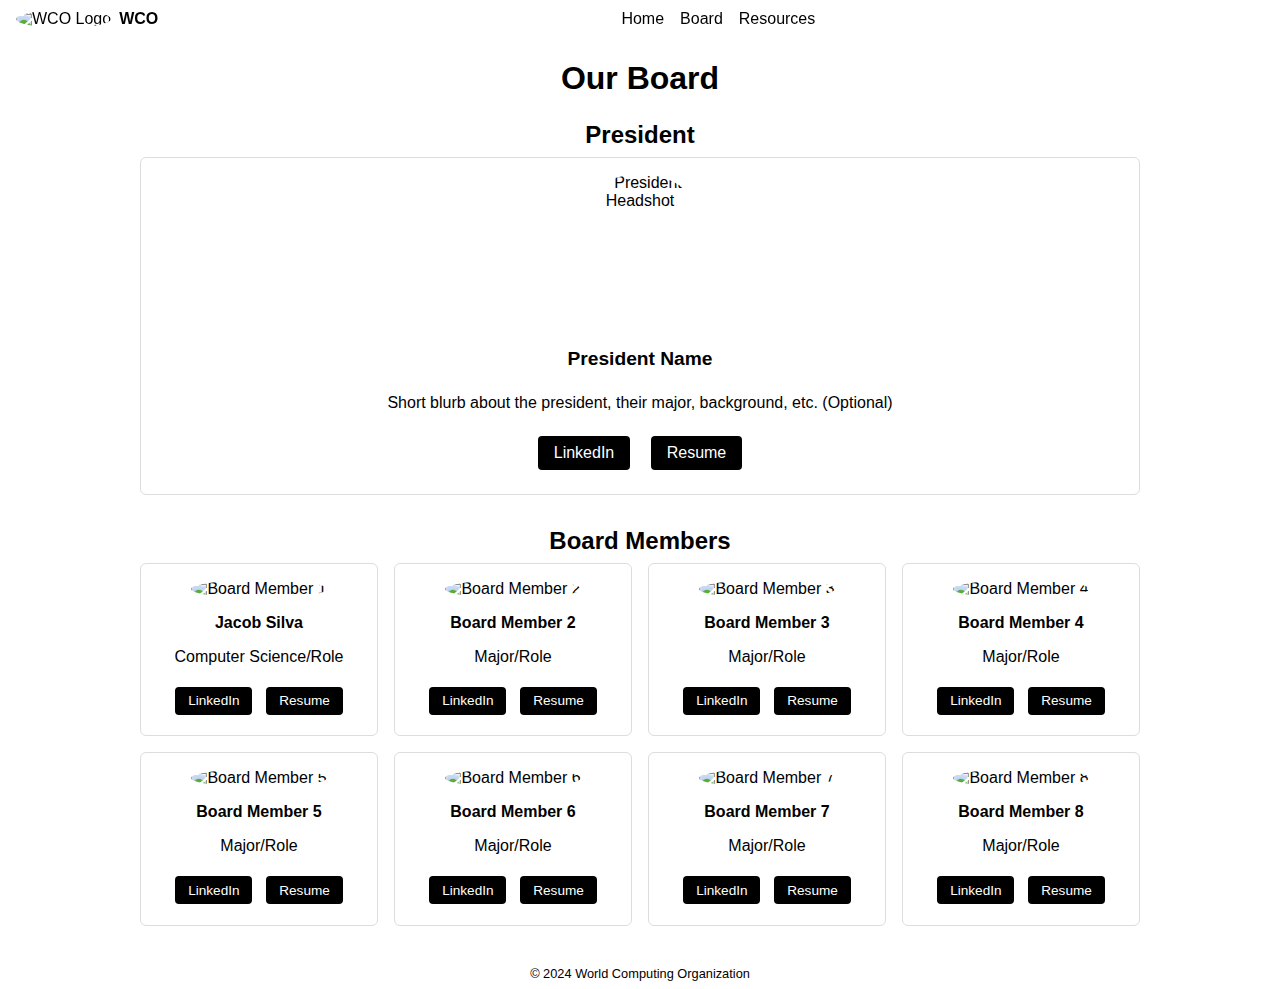
==== board.html @ 55cb388d "Add files via upload" ====
<!DOCTYPE html>
<html lang="en">
<head>
  <meta charset="UTF-8" />
  <meta name="viewport" content="width=device-width, initial-scale=1.0"/>
  <title>WCO | Board</title>

  <style>
    :root {
      --transition-speed: 0.4s;
      --primary-font: -apple-system, BlinkMacSystemFont, "Segoe UI", Roboto, Oxygen, Ubuntu, Cantarell, "Open Sans", "Helvetica Neue", sans-serif;
      --bg-color: #ffffff;
      --text-color: #000000;
      --nav-bg: rgba(255, 255, 255, 0.8);
      --nav-text-color: #000000;
      --accent-color: #000000;
    }
    @media (prefers-color-scheme: dark) {
      :root {
        --bg-color: #000000;
        --text-color: #ffffff;
        --nav-bg: rgba(0, 0, 0, 0.8);
        --nav-text-color: #ffffff;
        --accent-color: #ffffff;
      }
    }

    body {
      margin: 0;
      padding: 0;
      font-family: var(--primary-font);
      background: var(--bg-color);
      color: var(--text-color);
      transition: background var(--transition-speed) ease, color var(--transition-speed) ease;
      margin-top: 60px;
    }

    nav {
      position: fixed;
      top: 0; 
      left: 0;
      width: 100%;
      background: var(--nav-bg);
      backdrop-filter: blur(10px);
      display: flex;
      align-items: center;
      justify-content: space-between;
      padding: 0.5rem 1rem;
      z-index: 9999;
    }
    .logo {
      display: flex;
      align-items: center;
    }
    .logo img {
      width: 40px;
      height: 40px;
      margin-right: 0.5rem;
      border-radius: 50%;
    }
    nav ul {
      list-style: none;
      display: flex;
      gap: 1rem;
      margin: 0;
      padding: 0;
    }
    nav a {
      text-decoration: none;
      color: var(--nav-text-color);
      font-weight: 500;
      transition: color var(--transition-speed) ease;
    }
    nav a:hover {
      color: #0070c9;
    }
    .dark-mode-toggle {
      cursor: pointer;
      font-size: 1.2rem;
      color: var(--nav-text-color);
    }

    h1, h2 {
      text-align: center;
      margin-top: 1rem;
      margin-bottom: 0.5rem;
    }

    .president, .board-members {
      max-width: 1000px;
      margin: 1.5rem auto;
      padding: 0 1rem;
    }

    .president-card {
      display: flex;
      flex-direction: column;
      align-items: center;
      text-align: center;
      border: 1px solid #ddd;
      border-radius: 6px;
      padding: 1rem;
      margin-bottom: 2rem;
    }
    .president-card img {
      width: 150px;
      height: 150px;
      object-fit: cover;
      border-radius: 50%;
      margin-bottom: 1rem;
    }
    .president-card h3 {
      margin: 0.5rem 0;
      font-size: 1.2rem;
    }
    .president-links a {
      display: inline-block;
      padding: 0.5rem 1rem;
      margin: 0.5rem;
      background: var(--accent-color);
      color: var(--bg-color);
      border-radius: 4px;
      text-decoration: none;
      transition: background 0.3s ease;
    }
    .president-links a:hover {
      background: #0070c9;
    }

    .board-grid {
      display: grid;
      grid-template-columns: repeat(auto-fill, minmax(200px, 1fr));
      gap: 1rem;
    }
    .board-member {
      border: 1px solid #ddd;
      border-radius: 6px;
      padding: 1rem;
      text-align: center;
    }
    .board-member img {
      width: 100px;
      height: 100px;
      object-fit: cover;
      border-radius: 50%;
      margin-bottom: 0.5rem;
    }
    .board-member h4 {
      margin: 0.5rem 0;
      font-size: 1rem;
    }
    .member-links a {
      display: inline-block;
      padding: 0.4rem 0.8rem;
      margin: 0.3rem;
      background: var(--accent-color);
      color: var(--bg-color);
      border-radius: 4px;
      text-decoration: none;
      font-size: 0.85rem;
      transition: background 0.3s ease;
    }
    .member-links a:hover {
      background: #0070c9;
    }

    footer {
      text-align: center;
      padding: 0.5rem;
      font-size: 0.8rem;
      margin-top: 2rem;
    }

    body.dark-mode {
      --bg-color: #000000;
      --text-color: #ffffff;
      --nav-bg: rgba(0, 0, 0, 0.8);
      --nav-text-color: #ffffff;
      --accent-color: #ffffff;
    }
  </style>
</head>
<body>

  <!-- NAV -->
  <nav>
    <div class="logo">
      <a href="index.html">
        <img src="./assets/IMG_1362-removebg-preview.png" alt="WCO Logo">
      </a>
      <span style="font-weight: bold;">WCO</span>
    </div>
    <ul>
      <li><a href="index.html">Home</a></li>
      <li><a href="board.html">Board</a></li>
      <li><a href="resources.html">Resources</a></li>
    </ul>
    <div class="dark-mode-toggle" id="darkModeToggle" title="Toggle Dark Mode">
      &#9788;
    </div>
  </nav>

  <h1>Our Board</h1>

  <section class="president">
    <h2>President</h2>
    <div class="president-card">
      <!-- Replace with actual president headshot -->
      <img src="./resources/president-headshot.png" alt="President Headshot" />
      <h3>President Name</h3>
      <p>Short blurb about the president, their major, background, etc. (Optional)</p>
      <div class="president-links">
        <!-- LinkedIn & Resume -->
        <a href="https://linkedin.com/in/PRESIDENT" target="_blank">LinkedIn</a>
        <a href="./resources/PRESIDENT_RESUME.pdf" target="_blank">Resume</a>
      </div>
    </div>
  </section>

  <section class="board-members">
    <h2>Board Members</h2>
    <div class="board-grid">
      <!-- 8 placeholders below. Duplicate/remove as needed. -->
       <!-- TO ADD PICTURE/MAJOR/ROLE PICK AN EMPTY SPOT, ADD IMAGE TO ASSETS FOLDER, AND REFERENCE IMAGE-->
        <!-- EX: -->
         <!-- <img src="./assets/jacobsilvaHeadshot.png" alt="Board Member 2" /> -->
          <!-- <h4>Jacob Silva/h4> -->
            <!-- <p> Computer Science / Board Member </p> -->
      <div class="board-member">
        <img src="./assets/Jacob Silva Headshot.jpeg" alt="Board Member 1" />
        <h4>Jacob Silva</h4>
        <p>Computer Science/Role</p>
        <div class="member-links">
          <a href="https://www.linkedin.com/in/jacob-silva-561582256/" target="_blank">LinkedIn</a>
          <a href="./assets/Jacob Silva Resume.pdf" target="_blank">Resume</a>
        </div>
      </div>
      <div class="board-member">
        <img src="./resources/headshot2.png" alt="Board Member 2" />
        <h4>Board Member 2</h4>
        <p>Major/Role</p>
        <div class="member-links">
          <a href="https://linkedin.com/in/..." target="_blank">LinkedIn</a>
          <a href="./resources/member2_resume.pdf" target="_blank">Resume</a>
        </div>
      </div>
      <div class="board-member">
        <img src="./resources/headshot3.png" alt="Board Member 3" />
        <h4>Board Member 3</h4>
        <p>Major/Role</p>
        <div class="member-links">
          <a href="https://linkedin.com/in/..." target="_blank">LinkedIn</a>
          <a href="./resources/member3_resume.pdf" target="_blank">Resume</a>
        </div>
      </div>
      <div class="board-member">
        <img src="./resources/headshot4.png" alt="Board Member 4" />
        <h4>Board Member 4</h4>
        <p>Major/Role</p>
        <div class="member-links">
          <a href="https://linkedin.com/in/..." target="_blank">LinkedIn</a>
          <a href="./resources/member4_resume.pdf" target="_blank">Resume</a>
        </div>
      </div>
      <div class="board-member">
        <img src="./resources/headshot5.png" alt="Board Member 5" />
        <h4>Board Member 5</h4>
        <p>Major/Role</p>
        <div class="member-links">
          <a href="https://linkedin.com/in/..." target="_blank">LinkedIn</a>
          <a href="./resources/member5_resume.pdf" target="_blank">Resume</a>
        </div>
      </div>
      <div class="board-member">
        <img src="./resources/headshot6.png" alt="Board Member 6" />
        <h4>Board Member 6</h4>
        <p>Major/Role</p>
        <div class="member-links">
          <a href="https://linkedin.com/in/..." target="_blank">LinkedIn</a>
          <a href="./resources/member6_resume.pdf" target="_blank">Resume</a>
        </div>
      </div>
      <div class="board-member">
        <img src="./resources/headshot7.png" alt="Board Member 7" />
        <h4>Board Member 7</h4>
        <p>Major/Role</p>
        <div class="member-links">
          <a href="https://linkedin.com/in/..." target="_blank">LinkedIn</a>
          <a href="./resources/member7_resume.pdf" target="_blank">Resume</a>
        </div>
      </div>
      <div class="board-member">
        <img src="./resources/headshot8.png" alt="Board Member 8" />
        <h4>Board Member 8</h4>
        <p>Major/Role</p>
        <div class="member-links">
          <a href="https://linkedin.com/in/..." target="_blank">LinkedIn</a>
          <a href="./resources/member8_resume.pdf" target="_blank">Resume</a>
        </div>
      </div>
    </div>
  </section>

  <footer>
    © 2024 World Computing Organization
  </footer>

  <script>
    const toggleBtn = document.getElementById('darkModeToggle');
    let isDarkMode = false;

    if(localStorage.getItem('theme') === 'dark'){
      document.body.classList.add('dark-mode');
      isDarkMode = true;
      toggleBtn.innerHTML = '&#9789;';
    } else {
      const prefersDark = window.matchMedia('(prefers-color-scheme: dark)').matches;
      if(prefersDark){
        document.body.classList.add('dark-mode');
        isDarkMode = true;
        toggleBtn.innerHTML = '&#9789;';
      }
    }

    toggleBtn.addEventListener('click', () => {
      isDarkMode = !isDarkMode;
      document.body.classList.toggle('dark-mode');
      toggleBtn.innerHTML = isDarkMode ? '&#9789;' : '&#9788;';
      localStorage.setItem('theme', isDarkMode ? 'dark' : 'light');
    });
  </script>
</body>
</html>
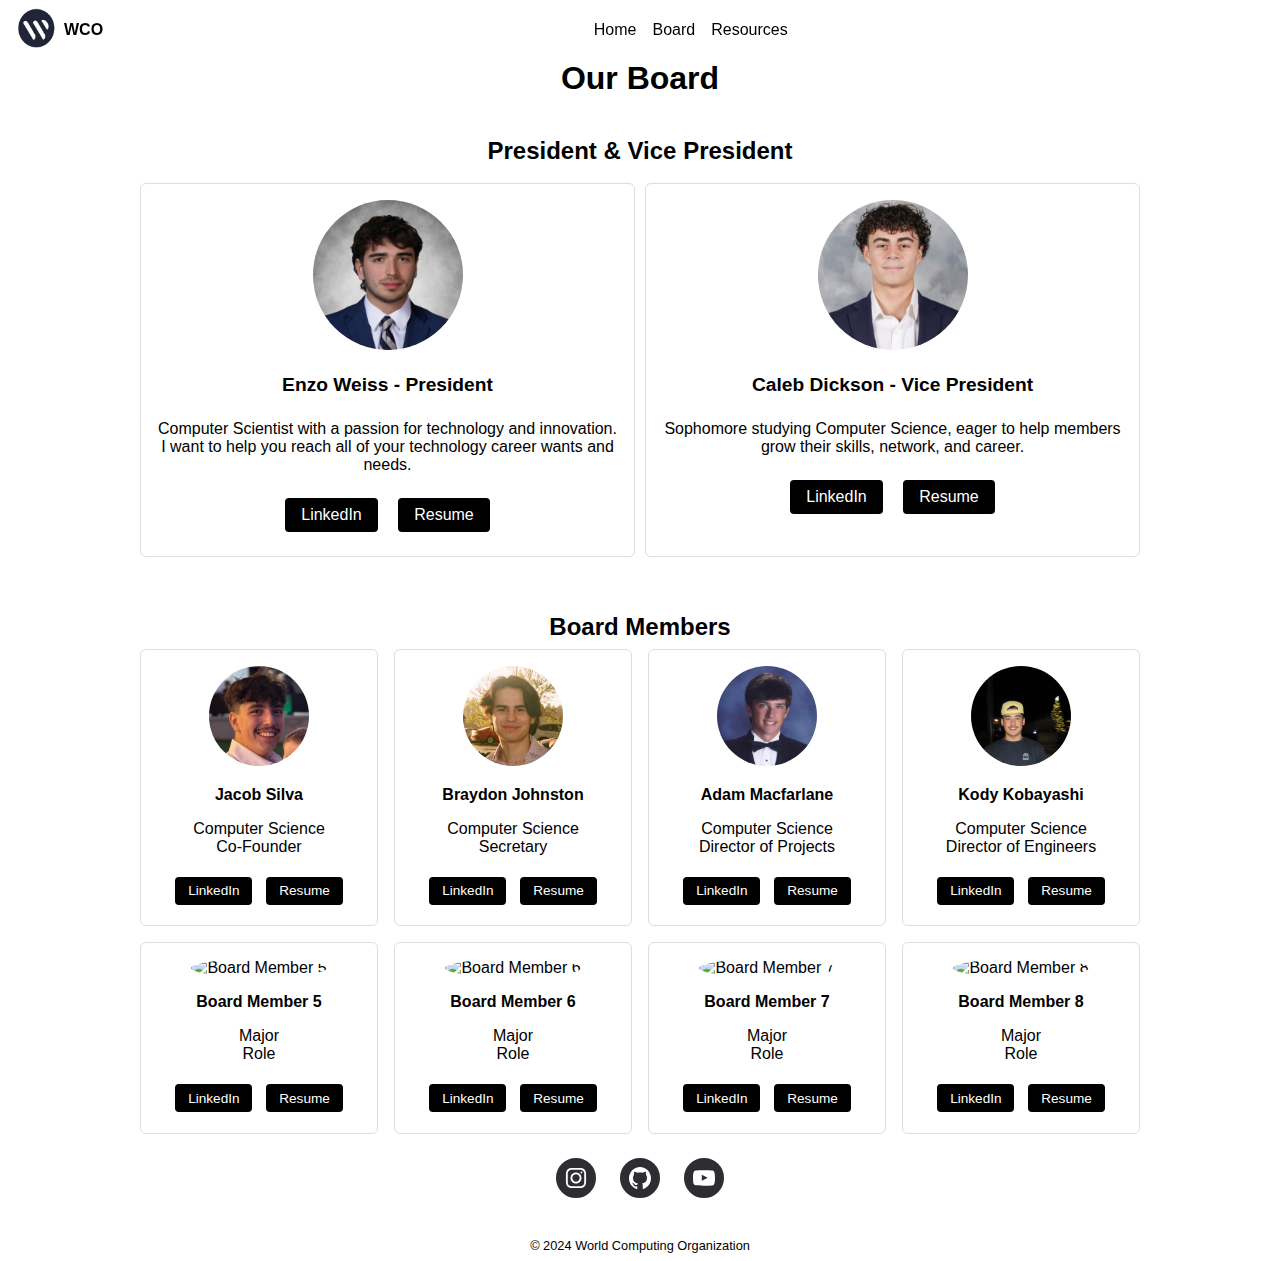
==== commit 42d12237: "frontend changes and updates" ====
--- a/board.html
+++ b/board.html
@@ -1,333 +1,502 @@
 <!DOCTYPE html>
 <html lang="en">
-<head>
-  <meta charset="UTF-8" />
-  <meta name="viewport" content="width=device-width, initial-scale=1.0"/>
-  <title>WCO | Board</title>
-
-  <style>
-    :root {
-      --transition-speed: 0.4s;
-      --primary-font: -apple-system, BlinkMacSystemFont, "Segoe UI", Roboto, Oxygen, Ubuntu, Cantarell, "Open Sans", "Helvetica Neue", sans-serif;
-      --bg-color: #ffffff;
-      --text-color: #000000;
-      --nav-bg: rgba(255, 255, 255, 0.8);
-      --nav-text-color: #000000;
-      --accent-color: #000000;
-    }
-    @media (prefers-color-scheme: dark) {
+  <head>
+    <meta charset="UTF-8" />
+    <meta name="viewport" content="width=device-width, initial-scale=1.0" />
+    <title>WCO | Board</title>
+    <link rel="stylesheet" href="style.css" />
+
+    <style>
       :root {
+        --transition-speed: 0.4s;
+        --primary-font: -apple-system, BlinkMacSystemFont, "Segoe UI", Roboto,
+          Oxygen, Ubuntu, Cantarell, "Open Sans", "Helvetica Neue", sans-serif;
+        --bg-color: #ffffff;
+        --text-color: #000000;
+        --nav-bg: rgba(255, 255, 255, 0.8);
+        --nav-text-color: #000000;
+        --accent-color: #000000;
+      }
+      @media (prefers-color-scheme: dark) {
+        :root {
+          --bg-color: #000000;
+          --text-color: #ffffff;
+          --nav-bg: rgba(0, 0, 0, 0.8);
+          --nav-text-color: #ffffff;
+          --accent-color: #ffffff;
+        }
+      }
+
+      body {
+        margin: 0;
+        padding: 0;
+        font-family: var(--primary-font);
+        background: var(--bg-color);
+        color: var(--text-color);
+        transition: background var(--transition-speed) ease,
+          color var(--transition-speed) ease;
+        margin-top: 60px;
+      }
+
+      nav {
+        position: fixed;
+        top: 0;
+        left: 0;
+        width: 100%;
+        background: var(--nav-bg);
+        backdrop-filter: blur(10px);
+        display: flex;
+        align-items: center;
+        justify-content: space-between;
+        padding: 0.5rem 1rem;
+        z-index: 9999;
+      }
+      .logo {
+        display: flex;
+        align-items: center;
+      }
+      .logo img {
+        width: 40px;
+        height: 40px;
+        margin-right: 0.5rem;
+        border-radius: 50%;
+      }
+      nav ul {
+        list-style: none;
+        display: flex;
+        gap: 1rem;
+        margin: 0;
+        padding: 0;
+      }
+      nav a {
+        text-decoration: none;
+        color: var(--nav-text-color);
+        font-weight: 500;
+        transition: color var(--transition-speed) ease;
+      }
+      nav a:hover {
+        color: #0070c9;
+      }
+      .dark-mode-toggle {
+        cursor: pointer;
+        font-size: 1.2rem;
+        color: var(--nav-text-color);
+      }
+
+      h1,
+      h2 {
+        text-align: center;
+        margin-top: 1rem;
+        margin-bottom: 0.5rem;
+      }
+
+      .president,
+      .board-members {
+        max-width: 1000px;
+        margin: 1.5rem auto;
+        padding: 0 1rem;
+      }
+
+      .president {
+        display: grid;
+        grid-template-columns: repeat(4, 1fr);
+        gap: 10px; /* Added gap between president and vice president cards */
+      }
+
+      .president-card {
+        display: flex;
+        flex-direction: column;
+        align-items: center;
+        text-align: center;
+        border: 1px solid #ddd;
+        border-radius: 6px;
+        padding: 1rem;
+        margin-bottom: 2rem;
+      }
+      .president-card-left {
+        grid-column: 1 / span 2;
+      }
+      .president-card-right {
+        grid-column: 3 / span 2;
+      }
+      .president-card img {
+        width: 150px;
+        height: 150px;
+        object-fit: cover;
+        border-radius: 50%;
+        margin-bottom: 1rem;
+      }
+      .president-card h3 {
+        margin: 0.5rem 0;
+        font-size: 1.2rem;
+      }
+      .president-links a {
+        display: inline-block;
+        padding: 0.5rem 1rem;
+        margin: 0.5rem;
+        background: var(--accent-color);
+        color: var(--bg-color);
+        border-radius: 4px;
+        text-decoration: none;
+        transition: background 0.3s ease;
+      }
+      .president-links a:hover {
+        background: #0070c9;
+      }
+
+      .board-grid {
+        display: grid;
+        grid-template-columns: repeat(auto-fill, minmax(200px, 1fr));
+        gap: 1rem;
+      }
+      .board-member {
+        border: 1px solid #ddd;
+        border-radius: 6px;
+        padding: 1rem;
+        text-align: center;
+      }
+      .board-member img {
+        width: 100px;
+        height: 100px;
+        object-fit: cover;
+        border-radius: 50%;
+        margin-bottom: 0.5rem;
+      }
+      .board-member h4 {
+        margin: 0.5rem 0;
+        font-size: 1rem;
+      }
+      .member-links a {
+        display: inline-block;
+        padding: 0.4rem 0.8rem;
+        margin: 0.3rem;
+        background: var(--accent-color);
+        color: var(--bg-color);
+        border-radius: 4px;
+        text-decoration: none;
+        font-size: 0.85rem;
+        transition: background 0.3s ease;
+      }
+      .member-links a:hover {
+        background: #0070c9;
+      }
+
+      footer {
+        text-align: center;
+        padding: 0.5rem;
+        font-size: 0.8rem;
+        margin-top: 2rem;
+      }
+
+      body.dark-mode {
         --bg-color: #000000;
         --text-color: #ffffff;
         --nav-bg: rgba(0, 0, 0, 0.8);
         --nav-text-color: #ffffff;
         --accent-color: #ffffff;
       }
-    }
-
-    body {
-      margin: 0;
-      padding: 0;
-      font-family: var(--primary-font);
-      background: var(--bg-color);
-      color: var(--text-color);
-      transition: background var(--transition-speed) ease, color var(--transition-speed) ease;
-      margin-top: 60px;
-    }
-
-    nav {
-      position: fixed;
-      top: 0; 
-      left: 0;
-      width: 100%;
-      background: var(--nav-bg);
-      backdrop-filter: blur(10px);
-      display: flex;
-      align-items: center;
-      justify-content: space-between;
-      padding: 0.5rem 1rem;
-      z-index: 9999;
-    }
-    .logo {
-      display: flex;
-      align-items: center;
-    }
-    .logo img {
-      width: 40px;
-      height: 40px;
-      margin-right: 0.5rem;
-      border-radius: 50%;
-    }
-    nav ul {
-      list-style: none;
-      display: flex;
-      gap: 1rem;
-      margin: 0;
-      padding: 0;
-    }
-    nav a {
-      text-decoration: none;
-      color: var(--nav-text-color);
-      font-weight: 500;
-      transition: color var(--transition-speed) ease;
-    }
-    nav a:hover {
-      color: #0070c9;
-    }
-    .dark-mode-toggle {
-      cursor: pointer;
-      font-size: 1.2rem;
-      color: var(--nav-text-color);
-    }
-
-    h1, h2 {
-      text-align: center;
-      margin-top: 1rem;
-      margin-bottom: 0.5rem;
-    }
-
-    .president, .board-members {
-      max-width: 1000px;
-      margin: 1.5rem auto;
-      padding: 0 1rem;
-    }
-
-    .president-card {
-      display: flex;
-      flex-direction: column;
-      align-items: center;
-      text-align: center;
-      border: 1px solid #ddd;
-      border-radius: 6px;
-      padding: 1rem;
-      margin-bottom: 2rem;
-    }
-    .president-card img {
-      width: 150px;
-      height: 150px;
-      object-fit: cover;
-      border-radius: 50%;
-      margin-bottom: 1rem;
-    }
-    .president-card h3 {
-      margin: 0.5rem 0;
-      font-size: 1.2rem;
-    }
-    .president-links a {
-      display: inline-block;
-      padding: 0.5rem 1rem;
-      margin: 0.5rem;
-      background: var(--accent-color);
-      color: var(--bg-color);
-      border-radius: 4px;
-      text-decoration: none;
-      transition: background 0.3s ease;
-    }
-    .president-links a:hover {
-      background: #0070c9;
-    }
-
-    .board-grid {
-      display: grid;
-      grid-template-columns: repeat(auto-fill, minmax(200px, 1fr));
-      gap: 1rem;
-    }
-    .board-member {
-      border: 1px solid #ddd;
-      border-radius: 6px;
-      padding: 1rem;
-      text-align: center;
-    }
-    .board-member img {
-      width: 100px;
-      height: 100px;
-      object-fit: cover;
-      border-radius: 50%;
-      margin-bottom: 0.5rem;
-    }
-    .board-member h4 {
-      margin: 0.5rem 0;
-      font-size: 1rem;
-    }
-    .member-links a {
-      display: inline-block;
-      padding: 0.4rem 0.8rem;
-      margin: 0.3rem;
-      background: var(--accent-color);
-      color: var(--bg-color);
-      border-radius: 4px;
-      text-decoration: none;
-      font-size: 0.85rem;
-      transition: background 0.3s ease;
-    }
-    .member-links a:hover {
-      background: #0070c9;
-    }
-
-    footer {
-      text-align: center;
-      padding: 0.5rem;
-      font-size: 0.8rem;
-      margin-top: 2rem;
-    }
-
-    body.dark-mode {
-      --bg-color: #000000;
-      --text-color: #ffffff;
-      --nav-bg: rgba(0, 0, 0, 0.8);
-      --nav-text-color: #ffffff;
-      --accent-color: #ffffff;
-    }
-  </style>
-</head>
-<body>
-
-  <!-- NAV -->
-  <nav>
-    <div class="logo">
-      <a href="index.html">
-        <img src="./assets/IMG_1362-removebg-preview.png" alt="WCO Logo">
-      </a>
-      <span style="font-weight: bold;">WCO</span>
+
+      .button-container {
+        /* ...existing styles... */
+        margin-top: 20px; /* Add space above the buttons */
+      }
+    </style>
+  </head>
+  <body>
+    <!-- NAV -->
+    <nav>
+      <div class="logo">
+        <a href="index.html">
+          <img src="./assets/IMG_1362-removebg-preview.png" alt="WCO Logo" />
+        </a>
+        <span style="font-weight: bold">WCO</span>
+      </div>
+      <ul>
+        <li><a href="index.html">Home</a></li>
+        <li><a href="board.html">Board</a></li>
+        <li><a href="resources.html">Resources</a></li>
+      </ul>
+      <div
+        class="dark-mode-toggle"
+        id="darkModeToggle"
+        title="Toggle Dark Mode">
+        &#9788;
+      </div>
+    </nav>
+
+    <h1>Our Board</h1>
+
+    <section class="president">
+      <h2 style="grid-column: 1 / -1; text-align: center">
+        President & Vice President
+      </h2>
+      <div class="president-card president-card-left">
+        <!-- Replace with actual president headshot -->
+        <img src="./assets/enzo_headshot.jpg" alt="President Headshot" />
+        <h3>Enzo Weiss - President</h3>
+        <p>
+          Computer Scientist with a passion for technology and innovation. I
+          want to help you reach all of your technology career wants and needs.
+        </p>
+        <div class="president-links">
+          <!-- LinkedIn & Resume -->
+          <a href="https://www.linkedin.com/in/enzoweiss/" target="_blank"
+            >LinkedIn</a
+          >
+          <a href="./resources/PRESIDENT_RESUME.pdf" target="_blank">Resume</a>
+        </div>
+      </div>
+      <div class="president-card president-card-right">
+        <img src="./assets/calebHeadshot.png" alt="Vice President" />
+        <h3>Caleb Dickson - Vice President</h3>
+        <p>
+          Sophomore studying Computer Science, eager to help members grow their
+          skills, network, and career.
+        </p>
+        <div class="president-links">
+          <a href="https://linkedin.com/in/caleb-n-dickson" target="_blank"
+            >LinkedIn</a
+          >
+          <a href="./assets/calebCV.pdf" target="_blank">Resume</a>
+        </div>
+      </div>
+    </section>
+
+    <section class="board-members">
+      <h2>Board Members</h2>
+      <div class="board-grid">
+        <!-- 8 placeholders below. Duplicate/remove as needed. -->
+        <!-- TO ADD PICTURE/MAJOR/ROLE PICK AN EMPTY SPOT, ADD IMAGE TO ASSETS FOLDER, AND REFERENCE IMAGE-->
+        <!-- EX: -->
+        <!-- <img src="./assets/jacobsilvaHeadshot.png" alt="Board Member 2" /> -->
+        <!-- <h4>Jacob Silva/h4> -->
+        <!-- <p> Computer Science / Board Member </p> -->
+        <div class="board-member">
+          <img src="./assets/Jacob Silva Headshot.jpeg" alt="Board Member 1" />
+          <h4>Jacob Silva</h4>
+          <p>Computer Science<br />Co-Founder</p>
+          <div class="member-links">
+            <a
+              href="https://www.linkedin.com/in/jacob-silva-561582256/"
+              target="_blank"
+              >LinkedIn</a
+            >
+            <a href="./assets/Jacob Silva Resume.pdf" target="_blank">Resume</a>
+          </div>
+        </div>
+        <div class="board-member">
+          <img src="./assets/braydon_headshot.jpeg" alt="Board Member 2" />
+          <h4>Braydon Johnston</h4>
+          <p>Computer Science<br />Secretary</p>
+          <div class="member-links">
+            <a href="https://linkedin.com/in/caleb-n-dickson" target="_blank"
+              >LinkedIn</a
+            >
+            <a href="./assets/calebCV.pdf" target="_blank">Resume</a>
+          </div>
+        </div>
+        <div class="board-member">
+          <img src="./assets/adam_headshot.png" alt="Board Member 3" />
+          <h4>Adam Macfarlane</h4>
+          <p>Computer Science<br />Director of Projects</p>
+          <div class="member-links">
+            <a
+              href="https://www.linkedin.com/in/adam-macfarlane/"
+              target="_blank"
+              >LinkedIn</a
+            >
+            <a href="./resources/member3_resume.pdf" target="_blank">Resume</a>
+          </div>
+        </div>
+        <div class="board-member">
+          <img src="./assets/kody_headshot.jpeg" alt="Board Member 4" />
+          <h4>Kody Kobayashi</h4>
+          <p>Computer Science<br />Director of Engineers</p>
+          <div class="member-links">
+            <a
+              href="https://www.linkedin.com/in/kody-kobayashi-224b43294/"
+              target="_blank"
+              >LinkedIn</a
+            >
+            <a href="./resources/member4_resume.pdf" target="_blank">Resume</a>
+          </div>
+        </div>
+        <div class="board-member">
+          <img src="./resources/headshot5.png" alt="Board Member 5" />
+          <h4>Board Member 5</h4>
+          <p>Major<br />Role</p>
+          <div class="member-links">
+            <a href="https://linkedin.com/in/..." target="_blank">LinkedIn</a>
+            <a href="./resources/member5_resume.pdf" target="_blank">Resume</a>
+          </div>
+        </div>
+        <div class="board-member">
+          <img src="./resources/headshot6.png" alt="Board Member 6" />
+          <h4>Board Member 6</h4>
+          <p>Major<br />Role</p>
+          <div class="member-links">
+            <a href="https://linkedin.com/in/..." target="_blank">LinkedIn</a>
+            <a href="./resources/member6_resume.pdf" target="_blank">Resume</a>
+          </div>
+        </div>
+        <div class="board-member">
+          <img src="./resources/headshot7.png" alt="Board Member 7" />
+          <h4>Board Member 7</h4>
+          <p>Major<br />Role</p>
+          <div class="member-links">
+            <a href="https://linkedin.com/in/..." target="_blank">LinkedIn</a>
+            <a href="./resources/member7_resume.pdf" target="_blank">Resume</a>
+          </div>
+        </div>
+        <div class="board-member">
+          <img src="./resources/headshot8.png" alt="Board Member 8" />
+          <h4>Board Member 8</h4>
+          <p>Major<br />Role</p>
+          <div class="member-links">
+            <a href="https://linkedin.com/in/..." target="_blank">LinkedIn</a>
+            <a href="./resources/member8_resume.pdf" target="_blank">Resume</a>
+          </div>
+        </div>
+      </div>
+    </section>
+
+    <div class="button-container">
+      <button class="button flex-center">
+        <svg
+          xmlns="http://www.w3.org/2000/svg"
+          fill="none"
+          width="22px"
+          class="btn-svg"
+          viewBox="0 0 24 24">
+          <g stroke-width="0" id="SVGRepo_bgCarrier"></g>
+          <g
+            stroke-linejoin="round"
+            stroke-linecap="round"
+            id="SVGRepo_tracerCarrier"></g>
+          <g id="SVGRepo_iconCarrier">
+            <path
+              fill="#fff"
+              d="M12 18C15.3137 18 18 15.3137 18 12C18 8.68629 15.3137 6 12 6C8.68629 6 6 8.68629 6 12C6 15.3137 8.68629 18 12 18ZM12 16C14.2091 16 16 14.2091 16 12C16 9.79086 14.2091 8 12 8C9.79086 8 8 9.79086 8 12C8 14.2091 9.79086 16 12 16Z"
+              clip-rule="evenodd"
+              fill-rule="evenodd"></path>
+            <path
+              fill="#fff"
+              d="M18 5C17.4477 5 17 5.44772 17 6C17 6.55228 17.4477 7 18 7C18.5523 7 19 6.55228 19 6C19 5.44772 18.5523 5 18 5Z"></path>
+            <path
+              fill="#fff"
+              d="M1.65396 4.27606C1 5.55953 1 7.23969 1 10.6V13.4C1 16.7603 1 18.4405 1.65396 19.7239C2.2292 20.8529 3.14708 21.7708 4.27606 22.346C5.55953 23 7.23969 23 10.6 23H13.4C16.7603 23 18.4405 23 19.7239 22.346C20.8529 21.7708 21.7708 20.8529 22.346 19.7239C23 18.4405 23 16.7603 23 13.4V10.6C23 7.23969 23 5.55953 22.346 4.27606C21.7708 3.14708 20.8529 2.2292 19.7239 1.65396C18.4405 1 16.7603 1 13.4 1H10.6C7.23969 1 5.55953 1 4.27606 1.65396C3.14708 2.2292 2.2292 3.14708 1.65396 4.27606ZM13.4 3H10.6C8.88684 3 7.72225 3.00156 6.82208 3.0751C5.94524 3.14674 5.49684 3.27659 5.18404 3.43597C4.43139 3.81947 3.81947 4.43139 3.43597 5.18404C3.27659 5.49684 3.14674 5.94524 3.0751 6.82208C3.00156 7.72225 3 8.88684 3 10.6V13.4C3 15.1132 3.00156 16.2777 3.0751 17.1779C3.14674 18.0548 3.27659 18.5032 3.43597 18.816C3.81947 19.5686 4.43139 20.1805 5.18404 20.564C5.49684 20.7234 5.94524 20.8533 6.82208 20.9249C7.72225 20.9984 8.88684 21 10.6 21H13.4C15.1132 21 16.2777 20.9984 17.1779 20.9249C18.0548 20.8533 18.5032 20.7234 18.816 20.564C19.5686 20.1805 20.1805 19.5686 20.564 18.816C20.7234 18.5032 20.8533 18.0548 20.9249 17.1779C20.9984 16.2777 21 15.1132 21 13.4V10.6C21 8.88684 20.9984 7.72225 20.9249 6.82208C20.8533 5.94524 20.7234 5.49684 20.564 5.18404C20.1805 4.43139 19.5686 3.81947 18.816 3.43597C18.5032 3.27659 18.0548 3.14674 17.1779 3.0751C16.2777 3.00156 15.1132 3 13.4 3Z"
+              clip-rule="evenodd"
+              fill-rule="evenodd"></path>
+          </g>
+        </svg>
+      </button>
+      <button class="button flex-center">
+        <svg
+          stroke="#fff"
+          fill="#fff"
+          xmlns:xlink="http://www.w3.org/1999/xlink"
+          xmlns="http://www.w3.org/2000/svg"
+          version="1.1"
+          class="btn-svg"
+          width="22px"
+          viewBox="0 0 20 20">
+          <g stroke-width="0" id="SVGRepo_bgCarrier"></g>
+          <g
+            stroke-linejoin="round"
+            stroke-linecap="round"
+            id="SVGRepo_tracerCarrier"></g>
+          <g id="SVGRepo_iconCarrier">
+            <title>github [#fff142]</title>
+            <desc>Created with Sketch.</desc>
+            <defs></defs>
+            <g
+              fill-rule="evenodd"
+              fill="none"
+              stroke-width="1"
+              stroke="none"
+              id="Page-1">
+              <g
+                fill="#fff"
+                transform="translate(-140.000000, -7559.000000)"
+                id="Dribbble-Light-Preview">
+                <g transform="translate(56.000000, 160.000000)" id="icons">
+                  <path
+                    id="github-[#fff142]"
+                    d="M94,7399 C99.523,7399 104,7403.59 104,7409.253 C104,7413.782 101.138,7417.624 97.167,7418.981 C96.66,7419.082 96.48,7418.762 96.48,7418.489 C96.48,7418.151 96.492,7417.047 96.492,7415.675 C96.492,7414.719 96.172,7414.095 95.813,7413.777 C98.04,7413.523 100.38,7412.656 100.38,7408.718 C100.38,7407.598 99.992,7406.684 99.35,7405.966 C99.454,7405.707 99.797,7404.664 99.252,7403.252 C99.252,7403.252 98.414,7402.977 96.505,7404.303 C95.706,7404.076 94.85,7403.962 94,7403.958 C93.15,7403.962 92.295,7404.076 91.497,7404.303 C89.586,7402.977 88.746,7403.252 88.746,7403.252 C88.203,7404.664 88.546,7405.707 88.649,7405.966 C88.01,7406.684 87.619,7407.598 87.619,7408.718 C87.619,7412.646 89.954,7413.526 92.175,7413.785 C91.889,7414.041 91.63,7414.493 91.54,7415.156 C90.97,7415.418 89.522,7415.871 88.63,7414.304 C88.63,7414.304 88.101,7413.319 87.097,7413.247 C87.097,7413.247 86.122,7413.234 87.029,7413.87 C87.029,7413.87 87.684,7414.185 88.139,7415.37 C88.139,7415.37 88.726,7417.2 91.508,7416.58 C91.513,7417.437 91.522,7418.245 91.522,7418.489 C91.522,7418.76 91.338,7419.077 90.839,7418.982 C86.865,7417.627 84,7413.783 84,7409.253 C84,7403.59 88.478,7399 94,7399"></path>
+                </g>
+              </g>
+            </g>
+          </g>
+        </svg>
+      </button>
+      <button class="button flex-center">
+        <svg
+          viewBox="0 -3 20 20"
+          width="22px"
+          class="btn-svg"
+          version="1.1"
+          xmlns="http://www.w3.org/2000/svg"
+          xmlns:xlink="http://www.w3.org/1999/xlink"
+          fill="#fff"
+          stroke="#fff">
+          <g id="SVGRepo_bgCarrier" stroke-width="0"></g>
+          <g
+            id="SVGRepo_tracerCarrier"
+            stroke-linecap="round"
+            stroke-linejoin="round"></g>
+          <g id="SVGRepo_iconCarrier">
+            <title>youtube [#fff168]</title>
+            <desc>Created with Sketch.</desc>
+            <defs></defs>
+            <g
+              id="Page-1"
+              stroke="none"
+              stroke-width="1"
+              fill="none"
+              fill-rule="evenodd">
+              <g
+                id="Dribbble-Light-Preview"
+                transform="translate(-300.000000, -7442.000000)"
+                fill="#fff">
+                <g id="icons" transform="translate(56.000000, 160.000000)">
+                  <path
+                    d="M251.988432,7291.58588 L251.988432,7285.97425 C253.980638,7286.91168 255.523602,7287.8172 257.348463,7288.79353 C255.843351,7289.62824 253.980638,7290.56468 251.988432,7291.58588 M263.090998,7283.18289 C262.747343,7282.73013 262.161634,7282.37809 261.538073,7282.26141 C259.705243,7281.91336 248.270974,7281.91237 246.439141,7282.26141 C245.939097,7282.35515 245.493839,7282.58153 245.111335,7282.93357 C243.49964,7284.42947 244.004664,7292.45151 244.393145,7293.75096 C244.556505,7294.31342 244.767679,7294.71931 245.033639,7294.98558 C245.376298,7295.33761 245.845463,7295.57995 246.384355,7295.68865 C247.893451,7296.0008 255.668037,7296.17532 261.506198,7295.73552 C262.044094,7295.64178 262.520231,7295.39147 262.895762,7295.02447 C264.385932,7293.53455 264.28433,7285.06174 263.090998,7283.18289"
+                    id="youtube-[#fff168]"></path>
+                </g>
+              </g>
+            </g>
+          </g>
+        </svg>
+      </button>
     </div>
-    <ul>
-      <li><a href="index.html">Home</a></li>
-      <li><a href="board.html">Board</a></li>
-      <li><a href="resources.html">Resources</a></li>
-    </ul>
-    <div class="dark-mode-toggle" id="darkModeToggle" title="Toggle Dark Mode">
-      &#9788;
-    </div>
-  </nav>
-
-  <h1>Our Board</h1>
-
-  <section class="president">
-    <h2>President</h2>
-    <div class="president-card">
-      <!-- Replace with actual president headshot -->
-      <img src="./resources/president-headshot.png" alt="President Headshot" />
-      <h3>President Name</h3>
-      <p>Short blurb about the president, their major, background, etc. (Optional)</p>
-      <div class="president-links">
-        <!-- LinkedIn & Resume -->
-        <a href="https://linkedin.com/in/PRESIDENT" target="_blank">LinkedIn</a>
-        <a href="./resources/PRESIDENT_RESUME.pdf" target="_blank">Resume</a>
-      </div>
-    </div>
-  </section>
-
-  <section class="board-members">
-    <h2>Board Members</h2>
-    <div class="board-grid">
-      <!-- 8 placeholders below. Duplicate/remove as needed. -->
-       <!-- TO ADD PICTURE/MAJOR/ROLE PICK AN EMPTY SPOT, ADD IMAGE TO ASSETS FOLDER, AND REFERENCE IMAGE-->
-        <!-- EX: -->
-         <!-- <img src="./assets/jacobsilvaHeadshot.png" alt="Board Member 2" /> -->
-          <!-- <h4>Jacob Silva/h4> -->
-            <!-- <p> Computer Science / Board Member </p> -->
-      <div class="board-member">
-        <img src="./assets/Jacob Silva Headshot.jpeg" alt="Board Member 1" />
-        <h4>Jacob Silva</h4>
-        <p>Computer Science/Role</p>
-        <div class="member-links">
-          <a href="https://www.linkedin.com/in/jacob-silva-561582256/" target="_blank">LinkedIn</a>
-          <a href="./assets/Jacob Silva Resume.pdf" target="_blank">Resume</a>
-        </div>
-      </div>
-      <div class="board-member">
-        <img src="./resources/headshot2.png" alt="Board Member 2" />
-        <h4>Board Member 2</h4>
-        <p>Major/Role</p>
-        <div class="member-links">
-          <a href="https://linkedin.com/in/..." target="_blank">LinkedIn</a>
-          <a href="./resources/member2_resume.pdf" target="_blank">Resume</a>
-        </div>
-      </div>
-      <div class="board-member">
-        <img src="./resources/headshot3.png" alt="Board Member 3" />
-        <h4>Board Member 3</h4>
-        <p>Major/Role</p>
-        <div class="member-links">
-          <a href="https://linkedin.com/in/..." target="_blank">LinkedIn</a>
-          <a href="./resources/member3_resume.pdf" target="_blank">Resume</a>
-        </div>
-      </div>
-      <div class="board-member">
-        <img src="./resources/headshot4.png" alt="Board Member 4" />
-        <h4>Board Member 4</h4>
-        <p>Major/Role</p>
-        <div class="member-links">
-          <a href="https://linkedin.com/in/..." target="_blank">LinkedIn</a>
-          <a href="./resources/member4_resume.pdf" target="_blank">Resume</a>
-        </div>
-      </div>
-      <div class="board-member">
-        <img src="./resources/headshot5.png" alt="Board Member 5" />
-        <h4>Board Member 5</h4>
-        <p>Major/Role</p>
-        <div class="member-links">
-          <a href="https://linkedin.com/in/..." target="_blank">LinkedIn</a>
-          <a href="./resources/member5_resume.pdf" target="_blank">Resume</a>
-        </div>
-      </div>
-      <div class="board-member">
-        <img src="./resources/headshot6.png" alt="Board Member 6" />
-        <h4>Board Member 6</h4>
-        <p>Major/Role</p>
-        <div class="member-links">
-          <a href="https://linkedin.com/in/..." target="_blank">LinkedIn</a>
-          <a href="./resources/member6_resume.pdf" target="_blank">Resume</a>
-        </div>
-      </div>
-      <div class="board-member">
-        <img src="./resources/headshot7.png" alt="Board Member 7" />
-        <h4>Board Member 7</h4>
-        <p>Major/Role</p>
-        <div class="member-links">
-          <a href="https://linkedin.com/in/..." target="_blank">LinkedIn</a>
-          <a href="./resources/member7_resume.pdf" target="_blank">Resume</a>
-        </div>
-      </div>
-      <div class="board-member">
-        <img src="./resources/headshot8.png" alt="Board Member 8" />
-        <h4>Board Member 8</h4>
-        <p>Major/Role</p>
-        <div class="member-links">
-          <a href="https://linkedin.com/in/..." target="_blank">LinkedIn</a>
-          <a href="./resources/member8_resume.pdf" target="_blank">Resume</a>
-        </div>
-      </div>
-    </div>
-  </section>
-
-  <footer>
-    © 2024 World Computing Organization
-  </footer>
-
-  <script>
-    const toggleBtn = document.getElementById('darkModeToggle');
-    let isDarkMode = false;
-
-    if(localStorage.getItem('theme') === 'dark'){
-      document.body.classList.add('dark-mode');
-      isDarkMode = true;
-      toggleBtn.innerHTML = '&#9789;';
-    } else {
-      const prefersDark = window.matchMedia('(prefers-color-scheme: dark)').matches;
-      if(prefersDark){
-        document.body.classList.add('dark-mode');
+
+    <footer>© 2024 World Computing Organization</footer>
+
+    <script>
+      const toggleBtn = document.getElementById("darkModeToggle");
+      let isDarkMode = false;
+
+      if (localStorage.getItem("theme") === "dark") {
+        document.body.classList.add("dark-mode");
         isDarkMode = true;
-        toggleBtn.innerHTML = '&#9789;';
-      }
-    }
-
-    toggleBtn.addEventListener('click', () => {
-      isDarkMode = !isDarkMode;
-      document.body.classList.toggle('dark-mode');
-      toggleBtn.innerHTML = isDarkMode ? '&#9789;' : '&#9788;';
-      localStorage.setItem('theme', isDarkMode ? 'dark' : 'light');
-    });
-  </script>
-</body>
-</html>+        toggleBtn.innerHTML = "&#9789;";
+      } else {
+        const prefersDark = window.matchMedia(
+          "(prefers-color-scheme: dark)"
+        ).matches;
+        if (prefersDark) {
+          document.body.classList.add("dark-mode");
+          isDarkMode = true;
+          toggleBtn.innerHTML = "&#9789;";
+        }
+      }
+
+      toggleBtn.addEventListener("click", () => {
+        isDarkMode = !isDarkMode;
+        document.body.classList.toggle("dark-mode");
+        toggleBtn.innerHTML = isDarkMode ? "&#9789;" : "&#9788;";
+        localStorage.setItem("theme", isDarkMode ? "dark" : "light");
+      });
+    </script>
+  </body>
+</html>
--- a/style.css
+++ b/style.css
@@ -0,0 +1,134 @@
+/* From Uiverse.io by neerajbaniwal */
+.btn-shine {
+  position: absolute;
+  top: 50%;
+  left: 50%;
+  transform: translate(-50%, -50%);
+  padding: 12px 48px;
+  color: #fff;
+  background: linear-gradient(to right, #9f9f9f 0, #fff 10%, #868686 20%);
+  background-position: 0;
+  -webkit-background-clip: text;
+  -webkit-text-fill-color: transparent;
+  animation: shine 3s infinite linear;
+  animation-fill-mode: forwards;
+  -webkit-text-size-adjust: none;
+  font-weight: 600;
+  font-size: 16px;
+  text-decoration: none;
+  white-space: nowrap;
+  font-family: "Poppins", sans-serif;
+}
+@-moz-keyframes shine {
+  0% {
+    background-position: 0;
+  }
+  60% {
+    background-position: 180px;
+  }
+  100% {
+    background-position: 180px;
+  }
+}
+@-webkit-keyframes shine {
+  0% {
+    background-position: 0;
+  }
+  60% {
+    background-position: 180px;
+  }
+  100% {
+    background-position: 180px;
+  }
+}
+@-o-keyframes shine {
+  0% {
+    background-position: 0;
+  }
+  60% {
+    background-position: 180px;
+  }
+  100% {
+    background-position: 180px;
+  }
+}
+@keyframes shine {
+  0% {
+    background-position: 0;
+  }
+  60% {
+    background-position: 180px;
+  }
+  100% {
+    background-position: 180px;
+  }
+}
+
+/* Button Container Styles */
+.button-container {
+  display: flex;
+  justify-content: center;
+  align-items: center;
+  gap: 1.5rem;
+}
+
+/* Button Styles */
+.button {
+  cursor: pointer;
+  text-decoration: none;
+  color: #ffff;
+  width: 40px;
+  height: 40px;
+  border-radius: 50%;
+  background-color: #2d2e32;
+  border: 2px solid #2d2e32;
+  transition: all 0.45s;
+}
+
+/* Button Hover Effects */
+.button:hover {
+  transform: rotate(360deg);
+  transform-origin: center center;
+  background-color: #ffff;
+  color: #2d2e32;
+}
+
+.button:hover .btn-svg {
+  filter: invert(100%) sepia(100%) saturate(0%) hue-rotate(305deg)
+    brightness(103%) contrast(103%);
+}
+
+/* Flex Center Utility */
+.flex-center {
+  display: flex;
+  justify-content: center;
+  align-items: center;
+}
+
+/* Moved from index.html */
+/* :root { ... }
+   @media (prefers-color-scheme: dark) { ... }
+   html, body { ... }
+   nav { ... }
+   .hero-logo { ... }
+   .subtext { ... }
+   etc...
+*/
+
+/* Moved from resources.html */
+/* :root { ... }
+   @media (prefers-color-scheme: dark) { ... }
+   body { ... }
+   nav { ... }
+   main { ... }
+   etc...
+*/
+
+/* Moved from board.html */
+/* :root { ... }
+   @media (prefers-color-scheme: dark) { ... }
+   body { ... }
+   nav { ... }
+   .president, .board-members { ... }
+   etc...
+*/
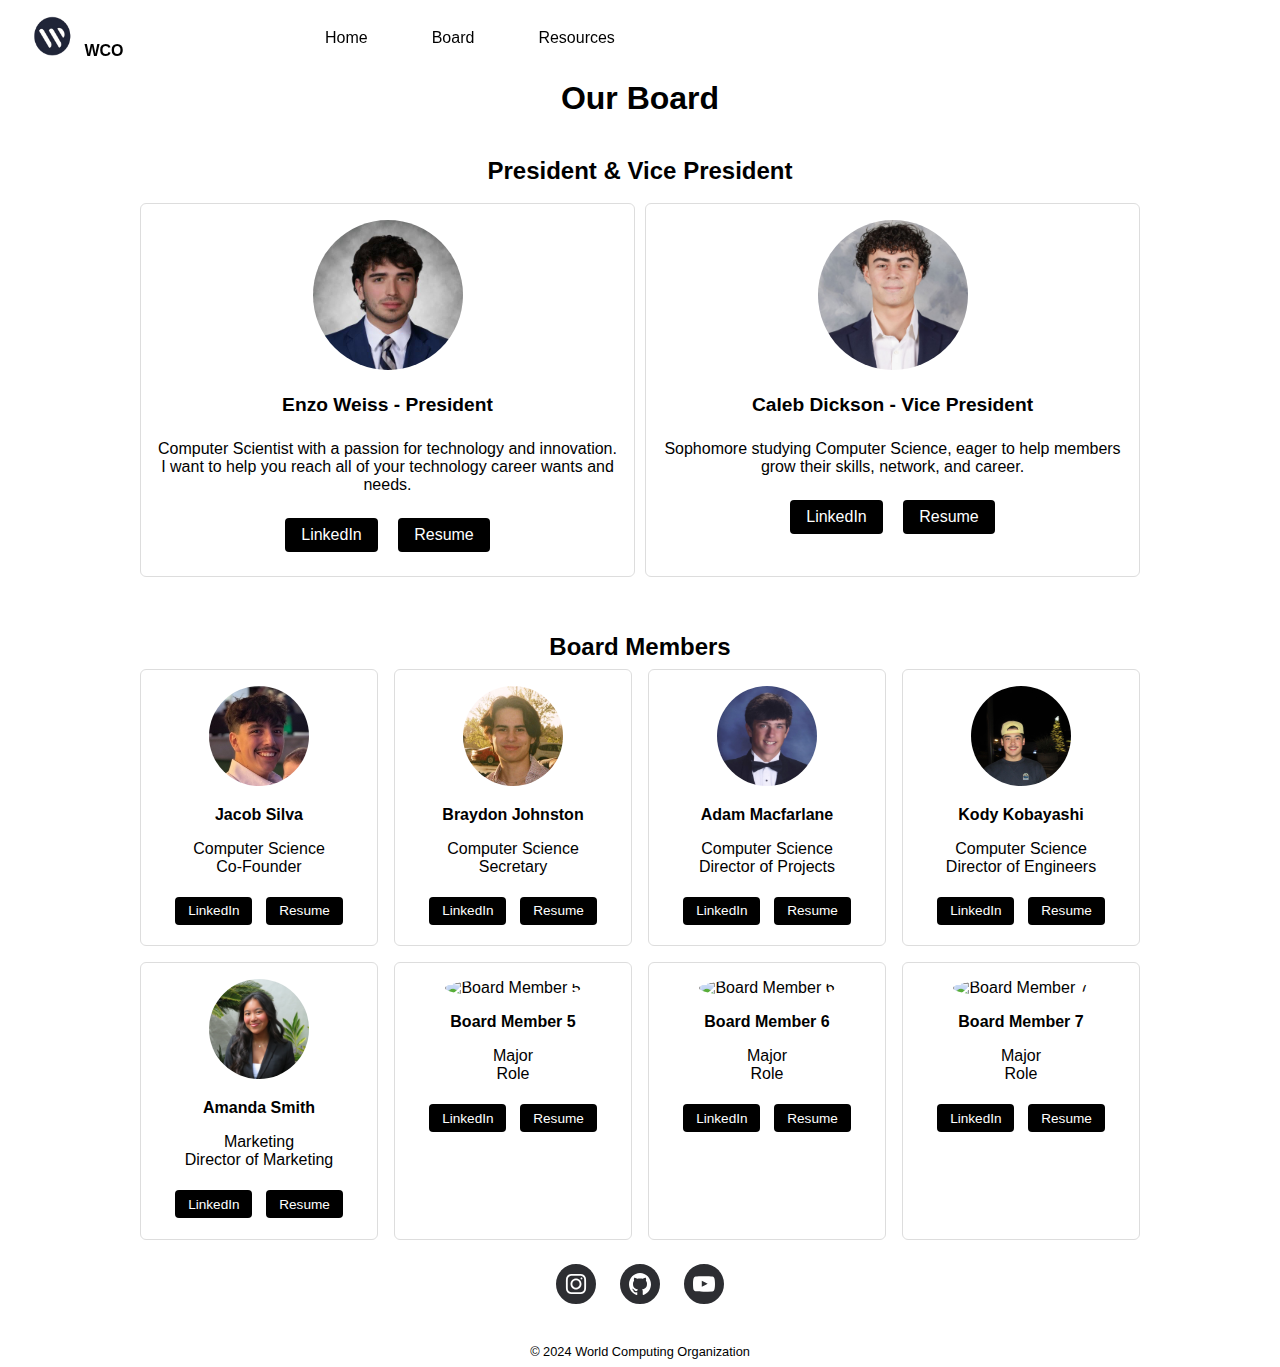
==== commit 63ba5f5e: "Added some changed to make it phone user friendly" ====
--- a/board.html
+++ b/board.html
@@ -35,7 +35,7 @@
         color: var(--text-color);
         transition: background var(--transition-speed) ease,
           color var(--transition-speed) ease;
-        margin-top: 60px;
+        margin-top: 80px; /* Increase margin-top to ensure content starts below the fixed nav */
       }
 
       nav {
@@ -50,6 +50,7 @@
         justify-content: space-between;
         padding: 0.5rem 1rem;
         z-index: 9999;
+        flex-wrap: wrap;
       }
       .logo {
         display: flex;
@@ -61,18 +62,40 @@
         margin-right: 0.5rem;
         border-radius: 50%;
       }
+      .nav-container {
+        display: flex;
+        align-items: center;
+        gap: 2rem;
+        flex: 1;
+        justify-content: center;
+        max-width: 800px;
+        margin: 0 auto;
+      }
+      .menu-toggle {
+        display: none;
+        cursor: pointer;
+        font-size: 1.5rem;
+        color: var(--nav-text-color);
+      }
       nav ul {
         list-style: none;
         display: flex;
-        gap: 1rem;
+        gap: 2rem;
         margin: 0;
         padding: 0;
+        flex-direction: column;
+        display: none;
+        width: 100%;
+      }
+      nav ul.active {
+        display: flex;
       }
       nav a {
         text-decoration: none;
         color: var(--nav-text-color);
         font-weight: 500;
         transition: color var(--transition-speed) ease;
+        padding: 0.5rem 1rem;
       }
       nav a:hover {
         color: #0070c9;
@@ -81,6 +104,22 @@
         cursor: pointer;
         font-size: 1.2rem;
         color: var(--nav-text-color);
+        display: flex;
+        align-items: center;
+        transition: color var(--transition-speed) ease;
+      }
+      .logo, .dark-mode-toggle {
+        flex-shrink: 0;
+      }
+
+      @media (min-width: 768px) {
+        nav ul {
+          flex-direction: row;
+          display: flex;
+        }
+        .menu-toggle {
+          display: none;
+        }
       }
 
       h1,
@@ -208,14 +247,17 @@
       <div class="logo">
         <a href="index.html">
           <img src="./assets/IMG_1362-removebg-preview.png" alt="WCO Logo" />
+          <span style="font-weight: bold">WCO</span>
         </a>
-        <span style="font-weight: bold">WCO</span>
       </div>
-      <ul>
-        <li><a href="index.html">Home</a></li>
-        <li><a href="board.html">Board</a></li>
-        <li><a href="resources.html">Resources</a></li>
-      </ul>
+      <div class="menu-toggle" id="menuToggle">&#9776;</div>
+      <div class="nav-container">
+        <ul id="navMenu">
+          <li><a href="index.html">Home</a></li>
+          <li><a href="board.html">Board</a></li>
+          <li><a href="resources.html">Resources</a></li>
+        </ul>
+      </div>
       <div
         class="dark-mode-toggle"
         id="darkModeToggle"
@@ -243,7 +285,7 @@
           <a href="https://www.linkedin.com/in/enzoweiss/" target="_blank"
             >LinkedIn</a
           >
-          <a href="./resources/PRESIDENT_RESUME.pdf" target="_blank">Resume</a>
+          <a href="./WCO/assets/Enzo_WordResume.pdf" target="_blank">Resume</a>
         </div>
       </div>
       <div class="president-card president-card-right">
@@ -305,7 +347,7 @@
               target="_blank"
               >LinkedIn</a
             >
-            <a href="./resources/member3_resume.pdf" target="_blank">Resume</a>
+            <a href="assets\Resume Macfaralne 2025.pdf" target="_blank">Resume</a>
           </div>
         </div>
         <div class="board-member">
@@ -318,7 +360,16 @@
               target="_blank"
               >LinkedIn</a
             >
-            <a href="./resources/member4_resume.pdf" target="_blank">Resume</a>
+            <a href="./WCO/assets/Kody_.pdf" target="_blank">Resume</a>
+          </div>
+        </div>
+        <div class="board-member">
+          <img src="./WCO/assets/Amanda_Headshot.png" alt="Board Member Amanda" />
+          <h4>Amanda Smith</h4>
+          <p>Marketing<br />Director of Marketing</p>
+          <div class="member-links">
+            <a href="https://www.linkedin.com/in/amanda-almanzor-a4ab26297/?profileId=ACoAAEfkRFoBeBKpflZMvRuFddsEs0hzCE6jZhQ" target="_blank">LinkedIn</a>
+            <a href="./resources/amanda_resume.pdf" target="_blank">Resume</a>
           </div>
         </div>
         <div class="board-member">
@@ -346,15 +397,6 @@
           <div class="member-links">
             <a href="https://linkedin.com/in/..." target="_blank">LinkedIn</a>
             <a href="./resources/member7_resume.pdf" target="_blank">Resume</a>
-          </div>
-        </div>
-        <div class="board-member">
-          <img src="./resources/headshot8.png" alt="Board Member 8" />
-          <h4>Board Member 8</h4>
-          <p>Major<br />Role</p>
-          <div class="member-links">
-            <a href="https://linkedin.com/in/..." target="_blank">LinkedIn</a>
-            <a href="./resources/member8_resume.pdf" target="_blank">Resume</a>
           </div>
         </div>
       </div>
@@ -473,6 +515,13 @@
     <footer>© 2024 World Computing Organization</footer>
 
     <script>
+      const menuToggle = document.getElementById("menuToggle");
+      const navMenu = document.getElementById("navMenu");
+
+      menuToggle.addEventListener("click", () => {
+        navMenu.classList.toggle("active");
+      });
+
       const toggleBtn = document.getElementById("darkModeToggle");
       let isDarkMode = false;
 
--- a/style.css
+++ b/style.css
@@ -132,3 +132,115 @@
    .president, .board-members { ... }
    etc...
 */
+
+/* Loading Screen Styles */
+@keyframes blinkCursor {
+  50% {
+    border-right-color: transparent;
+  }
+}
+
+@keyframes typeAndDelete {
+  0%,
+  10% {
+    width: 0;
+  }
+  45%,
+  55% {
+    width: 6.2em;
+  }
+  90%,
+  100% {
+    width: 0;
+  }
+}
+
+.loader-overlay {
+  position: fixed;
+  top: 0;
+  left: 0;
+  width: 100%;
+  height: 100%;
+  background: rgba(0, 0, 0, 0.8);
+  display: flex;
+  justify-content: center;
+  align-items: center;
+  z-index: 10000;
+  opacity: 0;
+  visibility: hidden;
+  transition: opacity 0.3s ease, visibility 0.3s ease;
+}
+
+.loader-overlay.active {
+  opacity: 1;
+  visibility: visible;
+}
+
+.terminal-loader {
+  border: 0.1em solid #333;
+  background-color: #1a1a1a;
+  color: #0f0;
+  font-family: "Courier New", Courier, monospace;
+  font-size: 1em;
+  padding: 1.5em 1em;
+  width: 12em;
+  box-shadow: 0 4px 8px rgba(0, 0, 0, 0.2);
+  border-radius: 4px;
+  position: relative;
+  overflow: hidden;
+  box-sizing: border-box;
+}
+
+.terminal-header {
+  position: absolute;
+  top: 0;
+  left: 0;
+  right: 0;
+  height: 1.5em;
+  background-color: #333;
+  border-top-left-radius: 4px;
+  border-top-right-radius: 4px;
+  padding: 0 0.4em;
+  box-sizing: border-box;
+}
+
+.terminal-controls {
+  float: right;
+}
+
+.control {
+  display: inline-block;
+  width: 0.6em;
+  height: 0.6em;
+  margin-left: 0.4em;
+  border-radius: 50%;
+  background-color: #777;
+}
+
+.control.close {
+  background-color: #e33;
+}
+
+.control.minimize {
+  background-color: #ee0;
+}
+
+.control.maximize {
+  background-color: #0b0;
+}
+
+.terminal-title {
+  float: left;
+  line-height: 1.5em;
+  color: #eee;
+}
+
+.text {
+  display: inline-block;
+  white-space: nowrap;
+  overflow: hidden;
+  border-right: 0.2em solid green;
+  animation: typeAndDelete 4s steps(11) infinite,
+    blinkCursor 0.5s step-end infinite alternate;
+  margin-top: 1.5em;
+}
